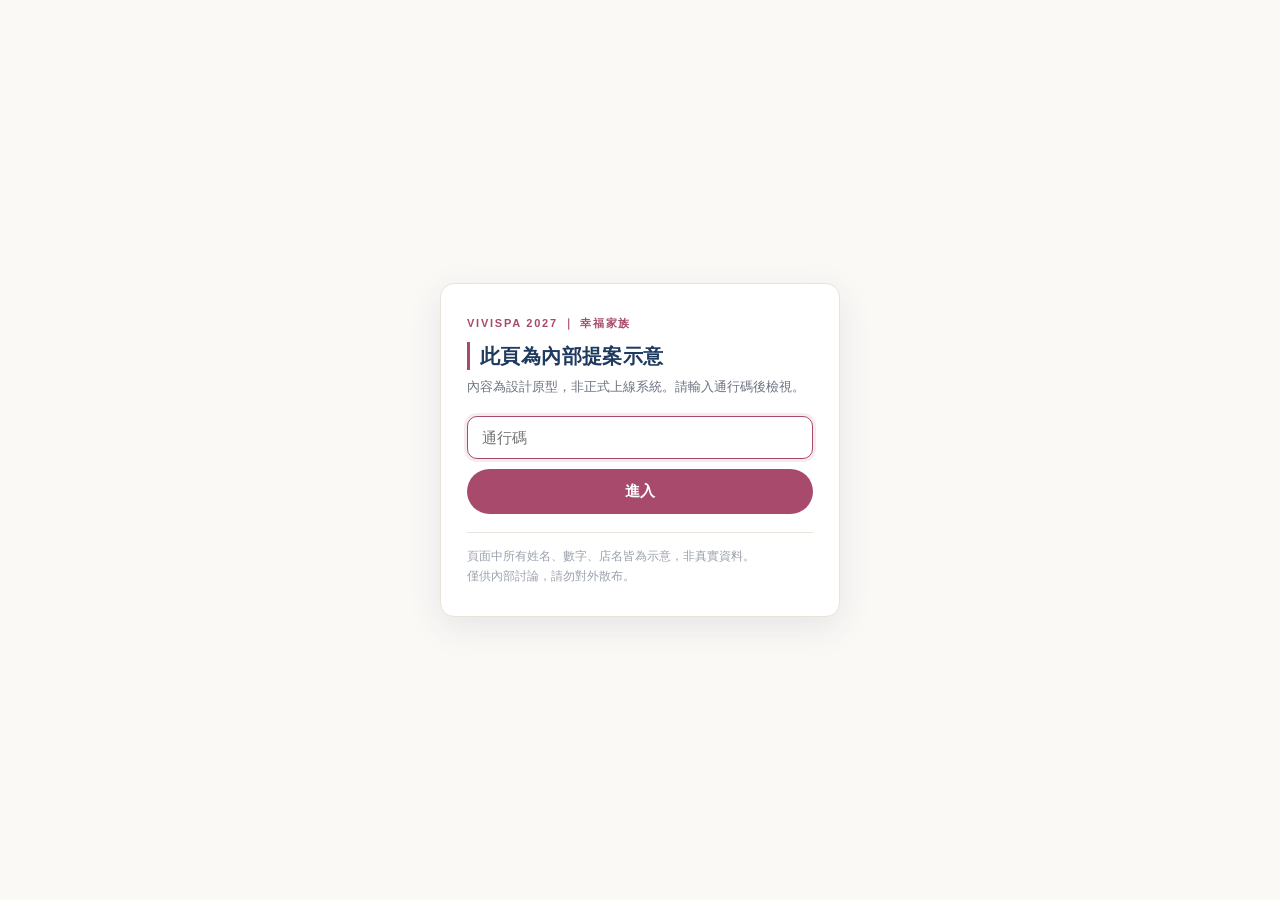
==== customer-01-join.html @ cedea586 "VIVISPA 幸福家族 DEMO：顧客端 6 頁 + 內部端 4 頁 + 存取鎖" ====
<!DOCTYPE html>
<html lang="zh-Hant">
<head>
<meta charset="UTF-8">
<meta name="viewport" content="width=device-width,initial-scale=1">
<title>入會表單｜幸福家族</title>
<link rel="stylesheet" href="style.css">
</head>
<body>
<div class="wrap">

  <div class="brandbar">
    <div class="brand"><span class="dot"></span><div>幸福家族<small>入會表單</small></div></div>
    <a class="backlink" href="index.html">回導覽</a>
  </div>

  <div id="step-ask">
    <h1>妳想要什麼樣的生活？</h1>
    <p class="lead">選一句就好。之後隨時可以改，也可以不選。<br>整個過程 30 秒，不用填姓名、不用留資料。</p>

    <div class="card">
      <div class="option" data-v="我想重新喜歡鏡子裡的自己">
        <div class="tick">✓</div>
        <div class="txt"><strong>我想重新喜歡鏡子裡的自己</strong><span>適合人生轉折期的妳</span></div>
      </div>
      <div class="option" data-v="我想把緊繃的日子鬆開">
        <div class="tick">✓</div>
        <div class="txt"><strong>我想把緊繃的日子鬆開</strong><span>適合高壓、睡不好的妳</span></div>
      </div>
      <div class="option" data-v="我想優雅地與時間同行">
        <div class="tick">✓</div>
        <div class="txt"><strong>我想優雅地與時間同行</strong><span>適合重視抗老與長期保養的妳</span></div>
      </div>
      <div class="option" data-v="我想讓消費也成為善意">
        <div class="tick">✓</div>
        <div class="txt"><strong>我想讓消費也成為善意</strong><span>適合想做公益的妳</span></div>
      </div>
      <div class="option" data-v="我只想好好休息">
        <div class="tick">✓</div>
        <div class="txt"><strong>我只想好好休息</strong><span>不想被歸類、不想被打擾的妳（最推薦）</span></div>
      </div>
    </div>

    <div class="note gold">
      <strong>我們不會做的事</strong><br>
      不會把妳分到任何組、不會給妳編號、不會有人來找妳開會、不會請妳帶朋友。
    </div>

    <div style="margin-top:18px">
      <button class="btn btn-rose" id="submit" disabled>送出，完成入會</button>
      <p class="card-note" style="text-align:center">送出後會立刻收到妳的家族護照</p>
    </div>
  </div>

  <div id="step-done" class="hide">
    <h1>歡迎回家。</h1>
    <p class="lead">妳已經是幸福家族的一員。什麼都不用做，我們會記得妳。</p>

    <div class="card tight" style="background:var(--rose-soft);border-color:var(--rose-line)">
      <div class="card-title" style="color:var(--rose)">妳的生活主張</div>
      <div style="font-size:16px;font-weight:700" id="chosen">—</div>
      <p class="card-note">隨時可以改，不需要理由，也不會有人問妳為什麼。</p>
    </div>

    <div class="note ink">
      <strong>接下來妳會收到什麼</strong><br>
      每月最多 4 張卡片，每張 10 秒看完。全年加起來約 40 秒。
    </div>

    <div style="margin-top:18px">
      <a class="btn btn-rose" href="customer-02-passport.html">看看我的家族護照</a>
      <p style="text-align:center;margin-top:12px"><a href="index.html" style="font-size:13px">回首頁</a></p>
    </div>
  </div>

</div>

<div class="toast" id="toast"></div>

<script>
var chosen = '';
document.querySelectorAll('.option').forEach(function (el) {
  el.addEventListener('click', function () {
    document.querySelectorAll('.option').forEach(function (o) { o.classList.remove('sel'); });
    el.classList.add('sel');
    chosen = el.dataset.v;
    document.getElementById('submit').disabled = false;
  });
});

document.getElementById('submit').addEventListener('click', function () {
  if (!chosen) return;
  document.getElementById('chosen').textContent = chosen;
  document.getElementById('step-ask').classList.add('hide');
  document.getElementById('step-done').classList.remove('hide');
  try { localStorage.setItem('vf_claim', chosen); } catch (e) {}
  toast('入會完成 · 已發送家族護照');
  window.scrollTo({ top: 0, behavior: 'smooth' });
});

function toast(msg) {
  var t = document.getElementById('toast');
  t.textContent = msg;
  t.classList.add('show');
  setTimeout(function () { t.classList.remove('show'); }, 2400);
}
</script>
<script src="gate.js"></script>
</body>
</html>
---- style.css ----
/* VIVISPA 幸福家族 DEMO — 共用樣式 */
:root{
  --ink:#1F3A5F;
  --ink-2:#334E70;
  --rose:#A84A6B;
  --rose-soft:#F7EAEF;
  --rose-line:#E7C9D3;
  --gold:#8B5A2B;
  --gold-soft:#FBF3E9;
  --cream:#FBF9F6;
  --paper:#FFFFFF;
  --line:#E9E3DB;
  --grey:#6B7280;
  --grey-2:#9AA1AC;
  --sun:#E0A83C;
  --cloud:#8FA6BC;
  --rain:#5C7FA3;
  --storm:#565B76;
  --ok:#2F7D5F;
  --warn:#B4552F;
  --shadow:0 1px 2px rgba(31,58,95,.05),0 8px 24px rgba(31,58,95,.07);
  --radius:16px;
}
*{box-sizing:border-box;margin:0;padding:0}
html{-webkit-text-size-adjust:100%}
body{
  font-family:"Microsoft JhengHei","Noto Sans TC","PingFang TC","Helvetica Neue",sans-serif;
  color:var(--ink);
  background:linear-gradient(180deg,#F4EFE9 0%,#FAF7F3 320px,#FAF7F3 100%);
  min-height:100vh;
  line-height:1.65;
  font-size:15px;
  padding:28px 16px 64px;
}
a{color:var(--rose);text-decoration:none}
.wrap{max-width:430px;margin:0 auto}
.wrap-wide{max-width:1080px;margin:0 auto}

/* ---------- 頁首 ---------- */
.brandbar{
  display:flex;align-items:center;justify-content:space-between;
  gap:12px;margin-bottom:18px;flex-wrap:wrap;
}
.brand{display:flex;align-items:center;gap:10px;font-weight:700;letter-spacing:.04em}
.brand .dot{width:10px;height:10px;border-radius:50%;background:var(--rose)}
.brand small{display:block;font-weight:400;font-size:11px;color:var(--grey-2);letter-spacing:.12em}
.backlink{font-size:12.5px;color:var(--grey);border:1px solid var(--line);background:#fff;padding:6px 12px;border-radius:999px}
.backlink:hover{border-color:var(--rose-line);color:var(--rose)}

h1{font-size:21px;line-height:1.4;margin-bottom:6px;letter-spacing:.01em}
h2{font-size:15px;margin:26px 0 10px;padding-left:10px;border-left:3px solid var(--rose);letter-spacing:.02em}
.lead{color:var(--grey);font-size:13.5px;margin-bottom:20px}

/* ---------- 卡片 ---------- */
.card{
  background:var(--paper);border:1px solid var(--line);border-radius:var(--radius);
  padding:20px;box-shadow:var(--shadow);margin-bottom:14px;
}
.card.tight{padding:16px}
.card-title{font-size:13px;font-weight:700;color:var(--gold);letter-spacing:.08em;margin-bottom:12px;text-transform:none}
.card-note{font-size:12px;color:var(--grey-2);margin-top:10px;line-height:1.6}

/* ---------- 按鈕 ---------- */
.btn{
  display:inline-flex;align-items:center;justify-content:center;gap:8px;
  width:100%;padding:14px 20px;border-radius:999px;border:1px solid transparent;
  background:var(--ink);color:#fff;font-size:15px;font-weight:700;
  font-family:inherit;cursor:pointer;transition:.16s;letter-spacing:.03em;
}
.btn:hover{background:var(--ink-2);transform:translateY(-1px)}
.btn:active{transform:translateY(0)}
.btn-rose{background:var(--rose)}
.btn-rose:hover{background:#933D5C}
.btn-ghost{background:#fff;color:var(--ink);border-color:var(--line)}
.btn-ghost:hover{background:var(--cream);border-color:var(--rose-line)}
.btn-sm{width:auto;padding:8px 16px;font-size:13px}
.btn:disabled{opacity:.42;cursor:not-allowed;transform:none}

/* ---------- 選項卡（生活主張） ---------- */
.option{
  display:flex;gap:12px;align-items:flex-start;
  border:1.5px solid var(--line);border-radius:14px;padding:15px 16px;
  margin-bottom:10px;cursor:pointer;transition:.16s;background:#fff;
}
.option:hover{border-color:var(--rose-line);background:#FFFDFD}
.option.sel{border-color:var(--rose);background:var(--rose-soft);box-shadow:0 0 0 3px rgba(168,74,107,.08)}
.option .tick{
  flex:0 0 22px;width:22px;height:22px;border-radius:50%;border:1.5px solid var(--grey-2);
  display:flex;align-items:center;justify-content:center;font-size:12px;color:#fff;margin-top:2px;transition:.16s;
}
.option.sel .tick{background:var(--rose);border-color:var(--rose)}
.option .txt strong{display:block;font-size:14.5px;margin-bottom:2px}
.option .txt span{font-size:12px;color:var(--grey)}

/* ---------- 天氣 ---------- */
.weather{display:flex;align-items:center;gap:16px;padding:20px;border-radius:var(--radius);color:#fff}
.weather .glyph{font-size:34px;line-height:1}
.weather .label{font-size:12px;opacity:.85;letter-spacing:.1em}
.weather .value{font-size:24px;font-weight:700;letter-spacing:.04em}
.w-sun{background:linear-gradient(135deg,#E9B54B,#D89A2C)}
.w-cloud{background:linear-gradient(135deg,#93A9BF,#6E87A0)}
.w-rain{background:linear-gradient(135deg,#6488AB,#4A6C90)}
.w-storm{background:linear-gradient(135deg,#5E6480,#43485F)}

.weather-row{display:grid;grid-template-columns:repeat(4,1fr);gap:8px;margin-top:14px}
.wchip{
  border:1.5px solid var(--line);border-radius:12px;padding:10px 6px;text-align:center;
  cursor:pointer;transition:.16s;background:#fff;
}
.wchip .g{font-size:19px;display:block;line-height:1.3}
.wchip .n{font-size:11.5px;color:var(--grey)}
.wchip.sel{border-color:var(--rose);background:var(--rose-soft)}
.wchip:hover{border-color:var(--rose-line)}

/* ---------- 護照 ---------- */
.passport{
  border-radius:18px;padding:22px;color:#fff;position:relative;overflow:hidden;
  background:linear-gradient(140deg,#22395C 0%,#3A5177 55%,#5A4A63 100%);
  box-shadow:0 14px 34px rgba(31,58,95,.26);
}
.passport::after{
  content:"";position:absolute;right:-46px;top:-46px;width:170px;height:170px;border-radius:50%;
  background:radial-gradient(circle,rgba(255,255,255,.16),transparent 68%);
}
.passport .pf-top{display:flex;justify-content:space-between;align-items:flex-start;position:relative;z-index:1}
.passport .pf-brand{font-size:11px;letter-spacing:.22em;opacity:.8}
.passport .pf-name{font-size:23px;font-weight:700;margin-top:14px;letter-spacing:.03em;position:relative;z-index:1}
.passport .pf-claim{
  display:inline-block;margin-top:10px;font-size:12.5px;background:rgba(255,255,255,.15);
  border:1px solid rgba(255,255,255,.28);padding:5px 13px;border-radius:999px;position:relative;z-index:1;
}
.passport .pf-grid{
  display:grid;grid-template-columns:1fr 1fr;gap:12px;margin-top:20px;position:relative;z-index:1;
  border-top:1px solid rgba(255,255,255,.18);padding-top:16px;
}
.passport .pf-cell .k{font-size:10.5px;opacity:.72;letter-spacing:.1em}
.passport .pf-cell .v{font-size:15px;font-weight:700;margin-top:2px}

/* ---------- 表格 ---------- */
.table{width:100%;border-collapse:collapse;font-size:13px;background:#fff;border-radius:12px;overflow:hidden}
.table th,.table td{padding:11px 13px;text-align:left;border-bottom:1px solid var(--line);vertical-align:top}
.table th{background:var(--cream);font-weight:700;font-size:12px;color:var(--ink);letter-spacing:.04em;white-space:nowrap}
.table tr:last-child td{border-bottom:none}
.table tbody tr:hover{background:#FCFAF8}
.table .num{text-align:right;font-variant-numeric:tabular-nums}
.scroll-x{overflow-x:auto;-webkit-overflow-scrolling:touch}

/* ---------- 表單元素 ---------- */
label.f{display:block;font-size:12.5px;font-weight:700;color:var(--ink);margin:0 0 6px}
input[type=text],input[type=number],input[type=date],select,textarea{
  width:100%;padding:10px 12px;border:1.5px solid var(--line);border-radius:10px;
  font-family:inherit;font-size:14px;color:var(--ink);background:#fff;transition:.16s;
}
input:focus,select:focus,textarea:focus{outline:none;border-color:var(--rose);box-shadow:0 0 0 3px rgba(168,74,107,.09)}
.field{margin-bottom:14px}
.grid2{display:grid;grid-template-columns:1fr 1fr;gap:12px}
.grid3{display:grid;grid-template-columns:repeat(3,1fr);gap:12px}

/* ---------- 評分列 ---------- */
.score{display:flex;align-items:center;gap:12px;padding:12px 0;border-bottom:1px dashed var(--line)}
.score:last-child{border-bottom:none}
.score .name{flex:1;font-size:13.5px}
.score .name small{display:block;color:var(--grey-2);font-size:11.5px;margin-top:2px}
.rate{display:flex;gap:5px;flex:0 0 auto}
.rate button{
  width:30px;height:30px;border-radius:9px;border:1.5px solid var(--line);background:#fff;
  font-family:inherit;font-size:13px;font-weight:700;color:var(--grey);cursor:pointer;transition:.14s;
}
.rate button:hover{border-color:var(--rose-line)}
.rate button.on{background:var(--rose);border-color:var(--rose);color:#fff}

/* ---------- KPI ---------- */
.kpis{display:grid;grid-template-columns:repeat(auto-fit,minmax(168px,1fr));gap:12px}
.kpi{background:#fff;border:1px solid var(--line);border-radius:14px;padding:16px}
.kpi .k{font-size:11.5px;color:var(--grey);letter-spacing:.05em}
.kpi .v{font-size:25px;font-weight:700;margin:5px 0 3px;letter-spacing:.02em}
.kpi .d{font-size:11.5px;color:var(--grey-2)}
.kpi .d.up{color:var(--ok)}
.kpi .d.down{color:var(--warn)}

.bar{height:8px;border-radius:99px;background:#EFEAE4;overflow:hidden;margin-top:9px}
.bar > i{display:block;height:100%;border-radius:99px;background:linear-gradient(90deg,var(--rose),#C97B8E)}
.bar.ink > i{background:linear-gradient(90deg,var(--ink),#4A6B95)}
.bar.gold > i{background:linear-gradient(90deg,var(--gold),#C08A4E)}

/* ---------- 標籤 ---------- */
.tag{display:inline-block;font-size:11px;padding:3px 10px;border-radius:999px;letter-spacing:.04em;font-weight:700}
.tag.ok{background:#E7F3EC;color:var(--ok)}
.tag.warn{background:#FBEDE6;color:var(--warn)}
.tag.rose{background:var(--rose-soft);color:var(--rose)}
.tag.ink{background:#EAF0F7;color:var(--ink)}
.tag.grey{background:#F1EFEC;color:var(--grey)}

/* ---------- 開關 ---------- */
.switch{display:flex;align-items:center;justify-content:space-between;gap:14px;padding:15px 0;border-bottom:1px solid var(--line)}
.switch:last-child{border-bottom:none}
.switch .s-txt strong{display:block;font-size:14px}
.switch .s-txt span{font-size:12px;color:var(--grey)}
.toggle{flex:0 0 50px;width:50px;height:28px;border-radius:99px;background:#DCD6CF;position:relative;cursor:pointer;transition:.2s;border:none}
.toggle::after{content:"";position:absolute;top:3px;left:3px;width:22px;height:22px;border-radius:50%;background:#fff;transition:.2s;box-shadow:0 1px 3px rgba(0,0,0,.2)}
.toggle.on{background:var(--rose)}
.toggle.on::after{left:25px}

/* ---------- 提示 ---------- */
.note{border-radius:12px;padding:14px 16px;font-size:13px;line-height:1.7}
.note.rose{background:var(--rose-soft);border:1px solid var(--rose-line);color:#7E3450}
.note.gold{background:var(--gold-soft);border:1px solid #EEDCC4;color:#6E4620}
.note.ink{background:#EDF2F8;border:1px solid #D6E0EC;color:var(--ink)}
.note strong{font-weight:700}

.toast{
  position:fixed;left:50%;bottom:34px;transform:translate(-50%,24px);
  background:var(--ink);color:#fff;padding:13px 22px;border-radius:999px;font-size:13.5px;font-weight:700;
  opacity:0;pointer-events:none;transition:.28s;z-index:99;box-shadow:0 12px 30px rgba(31,58,95,.3);
  max-width:88vw;text-align:center;
}
.toast.show{opacity:1;transform:translate(-50%,0)}

.hide{display:none !important}
.mono{font-variant-numeric:tabular-nums}

/* ---------- 首頁 ---------- */
.hero{
  background:linear-gradient(140deg,#22395C,#3A5177 60%,#5A4A63);
  border-radius:20px;padding:30px 26px;color:#fff;margin-bottom:22px;
}
.hero h1{color:#fff;font-size:24px;margin-bottom:8px}
.hero p{font-size:13.5px;opacity:.85;line-height:1.75}
.hero .rule{display:inline-block;margin-top:14px;font-size:12.5px;background:rgba(255,255,255,.15);border:1px solid rgba(255,255,255,.28);padding:6px 14px;border-radius:999px}
.sect{font-size:13px;font-weight:700;color:var(--gold);letter-spacing:.1em;margin:26px 0 12px}
.tiles{display:grid;grid-template-columns:repeat(auto-fit,minmax(228px,1fr));gap:12px}
.tile{
  display:block;background:#fff;border:1px solid var(--line);border-radius:14px;padding:17px 18px;
  transition:.16s;color:var(--ink);
}
.tile:hover{border-color:var(--rose-line);transform:translateY(-2px);box-shadow:var(--shadow)}
.tile .n{font-size:11px;color:var(--grey-2);letter-spacing:.14em}
.tile strong{display:block;font-size:15px;margin:5px 0 4px}
.tile span{font-size:12px;color:var(--grey);line-height:1.6}
.tile .file{display:block;margin-top:9px;font-size:11px;color:var(--grey-2);font-family:Consolas,monospace}

@media(max-width:560px){
  body{padding:18px 12px 52px}
  .grid2,.grid3{grid-template-columns:1fr}
  .kpis{grid-template-columns:1fr 1fr}
  h1{font-size:19px}
}
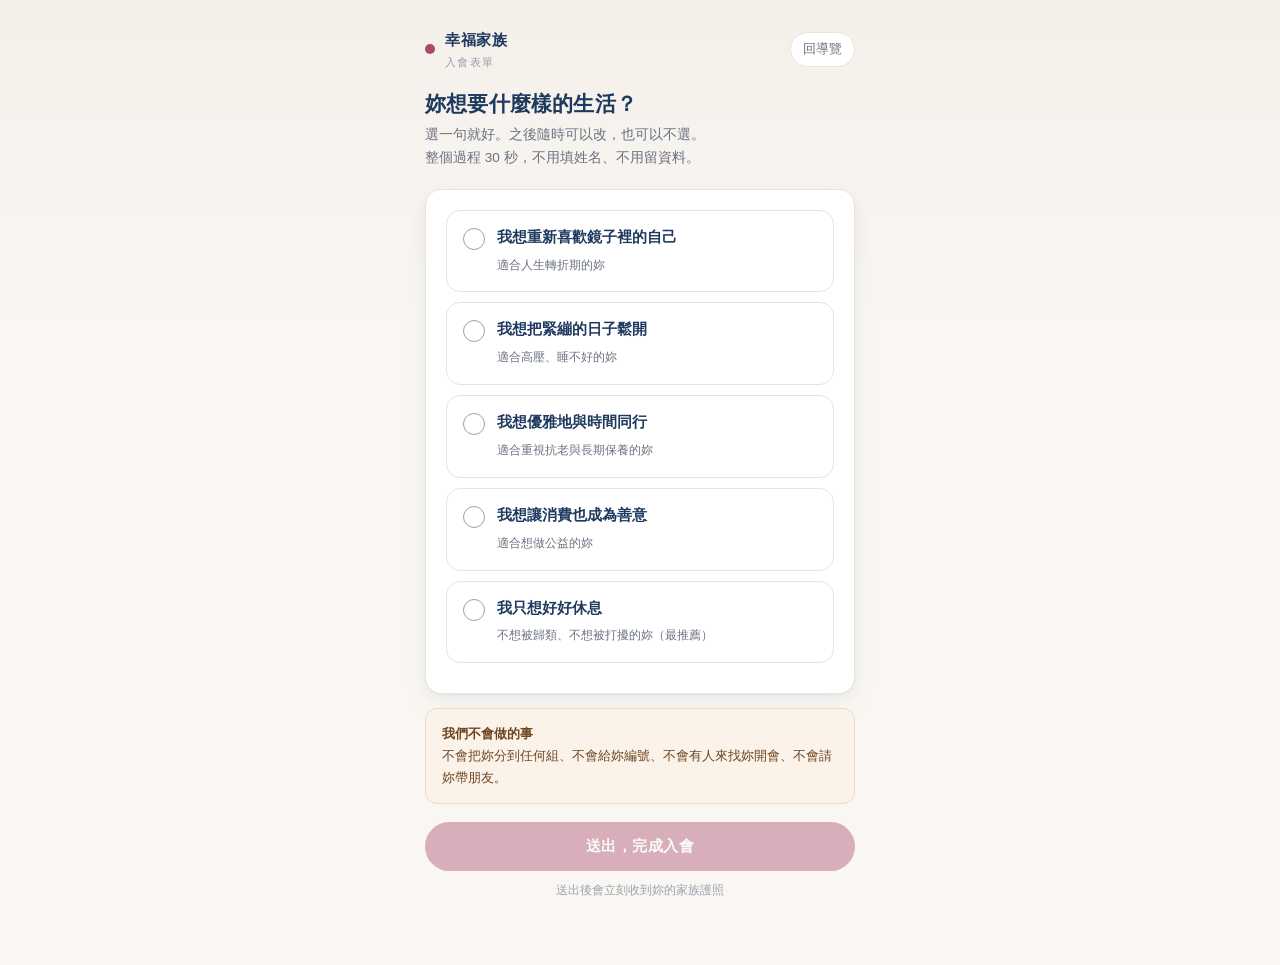
==== commit 9b1cec98: "移除通行碼，DEMO 改為直接開啟" ====
--- a/customer-01-join.html
+++ b/customer-01-join.html
@@ -105,6 +105,5 @@
   setTimeout(function () { t.classList.remove('show'); }, 2400);
 }
 </script>
-<script src="gate.js"></script>
 </body>
 </html>
